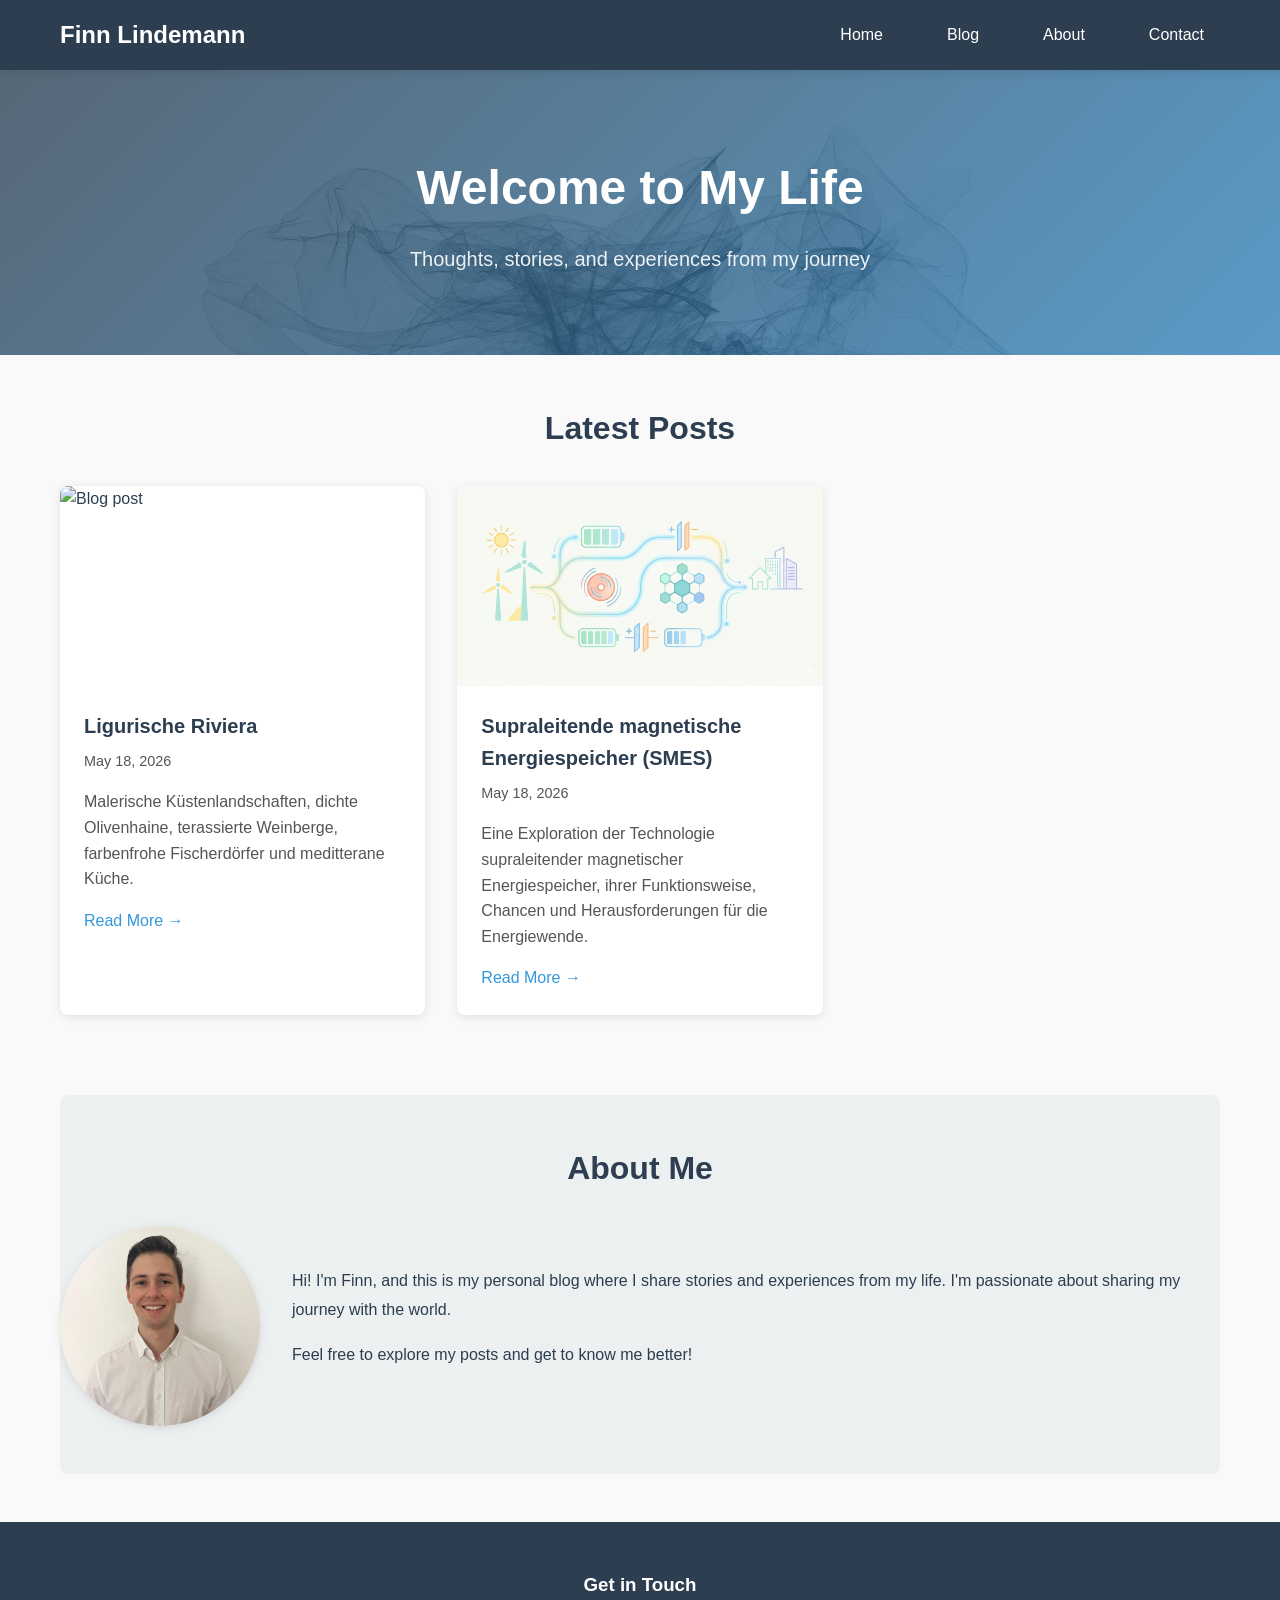
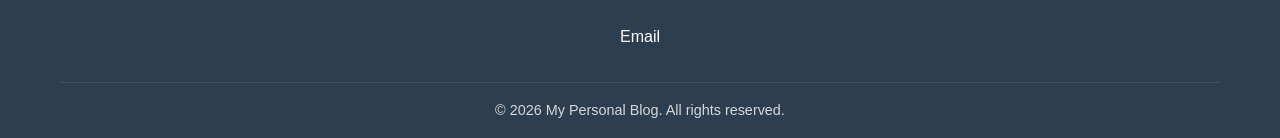
==== index.html @ 4a68a33e "Add files via upload" ====
<!DOCTYPE html>
<html lang="en">
<head>
    <meta charset="UTF-8">
    <meta name="viewport" content="width=device-width, initial-scale=1.0">
    <meta name="description" content="Welcome to my personal blog">
    <title>Finn Lindemann</title>
    <link rel="stylesheet" href="css/style.css">
</head>
<body>
    <nav class="navbar">
        <div class="container">
            <div class="nav-brand">Finn Lindemann</div>
            <ul class="nav-links">
                <li><a href="index.html" class="active">Home</a></li>
                <li><a href="#blog">Blog</a></li>
                <li><a href="#about">About</a></li>
                <li><a href="#contact">Contact</a></li>
            </ul>
        </div>
    </nav>

    <header class="hero">
        <div class="container">
            <h1>Welcome to My Life</h1>
            <p>Thoughts, stories, and experiences from my journey</p>
        </div>
    </header>

    <main class="container">
        <section id="blog" class="blog-section">
            <h2>Latest Posts</h2>
            <div class="blog-grid">
                <!-- Blog posts will be displayed here -->
                <article class="blog-card">
                    <div class="blog-image">
                        <img src="img/portofino.JPG" alt="Blog post">
                    </div>
                    <div class="blog-content">
                        <h3>Ligurische Riviera</h3>
                        <p class="blog-date">May 18, 2026</p>
                        <p>Malerische Küstenlandschaften, dichte Olivenhaine, terassierte Weinberge, farbenfrohe Fischerdörfer und meditterane Küche.</p>
                        <a href="posts/first-post.html" class="read-more">Read More →</a>
                    </div>
                </article>
                <article class="blog-card">
                    <div class="blog-image">
                        <img src="img/smes.jpg" alt="SMES technology">
                    </div>
                    <div class="blog-content">
                        <h3>Supraleitende magnetische Energiespeicher (SMES)</h3>
                        <p class="blog-date">May 18, 2026</p>
                        <p>Eine Exploration der Technologie supraleitender magnetischer Energiespeicher, ihrer Funktionsweise, Chancen und Herausforderungen für die Energiewende.</p>
                        <a href="posts/second-post.html" class="read-more">Read More →</a>
                    </div>
                </article>
            </div>
        </section>

        <section id="about" class="about-section">
            <h2>About Me</h2>
            <div class="about-content">
                <img src="img/Bewerbungsfoto_weiß.jpg" alt="Profile picture" class="profile-pic">
                <div class="about-text">
                    <p>Hi! I'm Finn, and this is my personal blog where I share stories and experiences from my life. I'm passionate about sharing my journey with the world.</p>
                    <p>Feel free to explore my posts and get to know me better!</p>
                </div>
            </div>
        </section>
    </main>

    <footer id="contact" class="footer">
        <div class="container">
            <h3>Get in Touch</h3>
            <div class="social-links">
                <a href="mailto:your-email@example.com" class="social-link">Email</a>
            </div>
            <p class="footer-text">&copy; 2026 My Personal Blog. All rights reserved.</p>
        </div>
    </footer>

    <script src="js/script.js"></script>
</body>
</html>
---- css/style.css ----
/* Global Styles */
:root {
    --primary-color: #2c3e50;
    --secondary-color: #3498db;
    --accent-color: #e74c3c;
    --light-bg: #ecf0f1;
    --dark-text: #2c3e50;
    --light-text: #ffffff;
    --border-radius: 8px;
    --box-shadow: 0 2px 10px rgba(0, 0, 0, 0.1);
}

* {
    margin: 0;
    padding: 0;
    box-sizing: border-box;
}

body {
    font-family: 'Segoe UI', Tahoma, Geneva, Verdana, sans-serif;
    line-height: 1.6;
    color: var(--dark-text);
    background-color: #f9f9f9;
}

.container {
    max-width: 1200px;
    margin: 0 auto;
    padding: 0 20px;
}

/* Navigation */
.navbar {
    background-color: var(--primary-color);
    padding: 1rem 0;
    position: sticky;
    top: 0;
    z-index: 100;
    box-shadow: var(--box-shadow);
}

.navbar .container {
    display: flex;
    justify-content: space-between;
    align-items: center;
}

.nav-brand {
    font-size: 1.5rem;
    font-weight: bold;
    color: var(--light-text);
}

.nav-links {
    display: flex;
    list-style: none;
    gap: 2rem;
}

.nav-links a {
    color: var(--light-text);
    text-decoration: none;
    transition: color 0.3s ease;
    padding: 0.5rem 1rem;
}

.nav-links a:hover,
.nav-links a.active {
    color: var(--secondary-color);
    border-bottom: 2px solid var(--secondary-color);
}

/* Hero Section */
.hero {
    background: linear-gradient(135deg, rgba(44, 62, 80, 0.8) 0%, rgba(52, 152, 219, 0.8) 100%), url('../img/geralt-neurons-7420670_1920.jpg');
    background-size: cover;
    background-position: center;
    background-attachment: fixed;
    color: var(--light-text);
    padding: 5rem 0;
    text-align: center;
}

.hero h1 {
    font-size: 3rem;
    margin-bottom: 1rem;
}

.hero p {
    font-size: 1.25rem;
    opacity: 0.9;
}

/* Blog Section */
.blog-section {
    padding: 3rem 0;
}

.blog-section h2 {
    font-size: 2rem;
    margin-bottom: 2rem;
    text-align: center;
}

.blog-grid {
    display: grid;
    grid-template-columns: repeat(auto-fill, minmax(300px, 1fr));
    gap: 2rem;
}

.blog-card {
    background: var(--light-text);
    border-radius: var(--border-radius);
    overflow: hidden;
    box-shadow: var(--box-shadow);
    transition: transform 0.3s ease, box-shadow 0.3s ease;
}

.blog-card:hover {
    transform: translateY(-5px);
    box-shadow: 0 5px 20px rgba(0, 0, 0, 0.15);
}

.blog-image {
    width: 100%;
    height: 200px;
    overflow: hidden;
}

.blog-image img {
    width: 100%;
    height: 100%;
    object-fit: cover;
}

.blog-content {
    padding: 1.5rem;
}

.blog-content h3 {
    font-size: 1.25rem;
    margin-bottom: 0.5rem;
}

.blog-date {
    color: var(--secondary-color);
    font-size: 0.9rem;
    margin-bottom: 1rem;
}

.blog-content p {
    color: #555;
    margin-bottom: 1rem;
    line-height: 1.6;
}

.read-more {
    color: var(--secondary-color);
    text-decoration: none;
    font-weight: 500;
    transition: color 0.3s ease;
}

.read-more:hover {
    color: var(--accent-color);
}

/* About Section */
.about-section {
    padding: 3rem 0;
    background-color: var(--light-bg);
    border-radius: var(--border-radius);
    margin: 2rem 0;
}

.about-section h2 {
    font-size: 2rem;
    margin-bottom: 2rem;
    text-align: center;
}

.about-content {
    display: flex;
    gap: 2rem;
    align-items: center;
    flex-wrap: wrap;
}

.profile-pic {
    width: 200px;
    height: 200px;
    border-radius: 50%;
    object-fit: cover;
    box-shadow: var(--box-shadow);
}

.about-text {
    flex: 1;
    min-width: 300px;
}

.about-text p {
    margin-bottom: 1rem;
    line-height: 1.8;
}

/* Footer */
.footer {
    background-color: var(--primary-color);
    color: var(--light-text);
    padding: 3rem 0 1rem;
    margin-top: 3rem;
}

.footer h3 {
    text-align: center;
    margin-bottom: 1.5rem;
}

.social-links {
    display: flex;
    justify-content: center;
    gap: 1.5rem;
    margin-bottom: 2rem;
    flex-wrap: wrap;
}

.social-link {
    color: var(--light-text);
    text-decoration: none;
    transition: color 0.3s ease;
}

.social-link:hover {
    color: var(--secondary-color);
}

.footer-text {
    text-align: center;
    font-size: 0.9rem;
    opacity: 0.8;
    padding-top: 1rem;
    border-top: 1px solid rgba(255, 255, 255, 0.1);
}

/* Blog Post Page */
.post-container {
    max-width: 800px;
    margin: 2rem auto;
    background: var(--light-text);
    padding: 2rem;
    border-radius: var(--border-radius);
    box-shadow: var(--box-shadow);
}

.post-header {
    margin-bottom: 2rem;
    border-bottom: 2px solid var(--light-bg);
    padding-bottom: 1rem;
}

.post-header h1 {
    font-size: 2rem;
    margin-bottom: 0.5rem;
}

.post-meta {
    color: var(--secondary-color);
    font-size: 0.9rem;
}

.post-content {
    line-height: 1.8;
}

.post-content p {
    margin-bottom: 1rem;
}

.post-content h2 {
    font-size: 1.5rem;
    margin: 2rem 0 1rem 0;
}

/* Responsive Design */
@media (max-width: 768px) {
    .hero h1 {
        font-size: 2rem;
    }

    .nav-links {
        gap: 1rem;
    }

    .blog-grid {
        grid-template-columns: 1fr;
    }

    .about-content {
        flex-direction: column;
        text-align: center;
    }

    .social-links {
        flex-direction: column;
        gap: 1rem;
    }

    .post-container {
        margin: 1rem;
        padding: 1rem;
    }
}
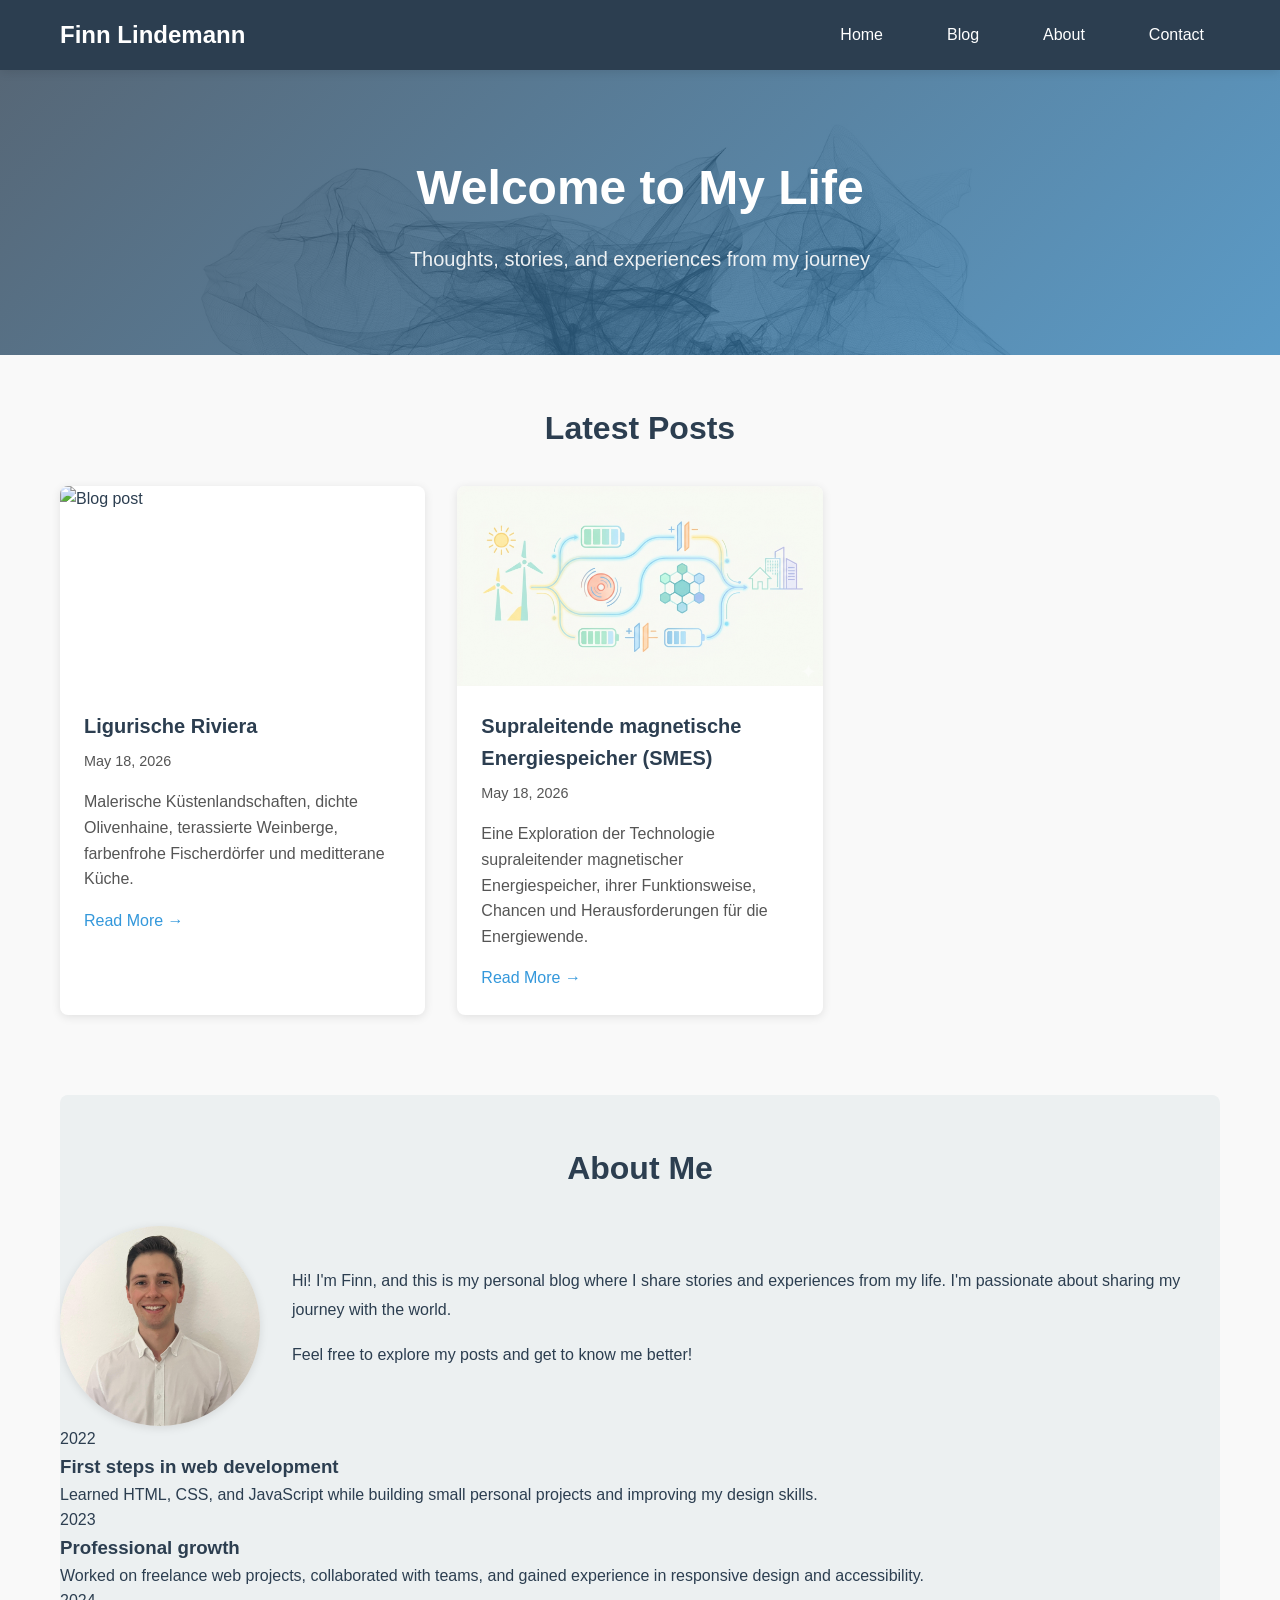
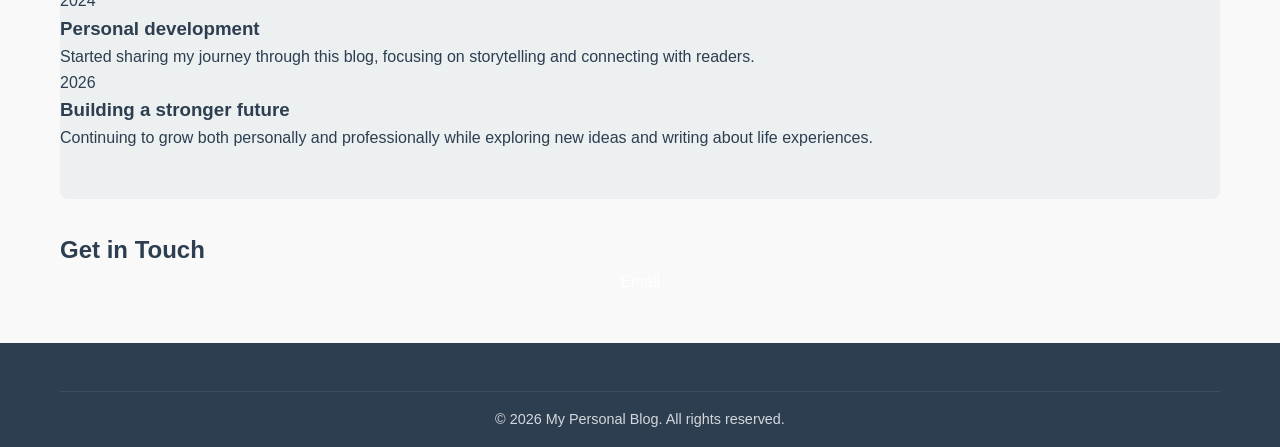
==== commit 27402472: "Add files via upload" ====
--- a/index.html
+++ b/index.html
@@ -12,7 +12,7 @@
         <div class="container">
             <div class="nav-brand">Finn Lindemann</div>
             <ul class="nav-links">
-                <li><a href="index.html" class="active">Home</a></li>
+                <li><a href="#home" class="active">Home</a></li>
                 <li><a href="#blog">Blog</a></li>
                 <li><a href="#about">About</a></li>
                 <li><a href="#contact">Contact</a></li>
@@ -20,7 +20,7 @@
         </div>
     </nav>
 
-    <header class="hero">
+    <header id="home" class="hero">
         <div class="container">
             <h1>Welcome to My Life</h1>
             <p>Thoughts, stories, and experiences from my journey</p>
@@ -66,15 +66,50 @@
                     <p>Feel free to explore my posts and get to know me better!</p>
                 </div>
             </div>
+            <div class="timeline">
+                <div class="timeline-item">
+                    <span class="timeline-year">2022</span>
+                    <div class="timeline-details">
+                        <h3>First steps in web development</h3>
+                        <p>Learned HTML, CSS, and JavaScript while building small personal projects and improving my design skills.</p>
+                    </div>
+                </div>
+                <div class="timeline-item">
+                    <span class="timeline-year">2023</span>
+                    <div class="timeline-details">
+                        <h3>Professional growth</h3>
+                        <p>Worked on freelance web projects, collaborated with teams, and gained experience in responsive design and accessibility.</p>
+                    </div>
+                </div>
+                <div class="timeline-item">
+                    <span class="timeline-year">2024</span>
+                    <div class="timeline-details">
+                        <h3>Personal development</h3>
+                        <p>Started sharing my journey through this blog, focusing on storytelling and connecting with readers.</p>
+                    </div>
+                </div>
+                <div class="timeline-item">
+                    <span class="timeline-year">2026</span>
+                    <div class="timeline-details">
+                        <h3>Building a stronger future</h3>
+                        <p>Continuing to grow both personally and professionally while exploring new ideas and writing about life experiences.</p>
+                    </div>
+                </div>
+            </div>
         </section>
     </main>
 
-    <footer id="contact" class="footer">
+    <section id="contact" class="contact-section">
         <div class="container">
-            <h3>Get in Touch</h3>
+            <h2>Get in Touch</h2>
             <div class="social-links">
                 <a href="mailto:your-email@example.com" class="social-link">Email</a>
             </div>
+        </div>
+    </section>
+
+    <footer class="footer">
+        <div class="container">
             <p class="footer-text">&copy; 2026 My Personal Blog. All rights reserved.</p>
         </div>
     </footer>
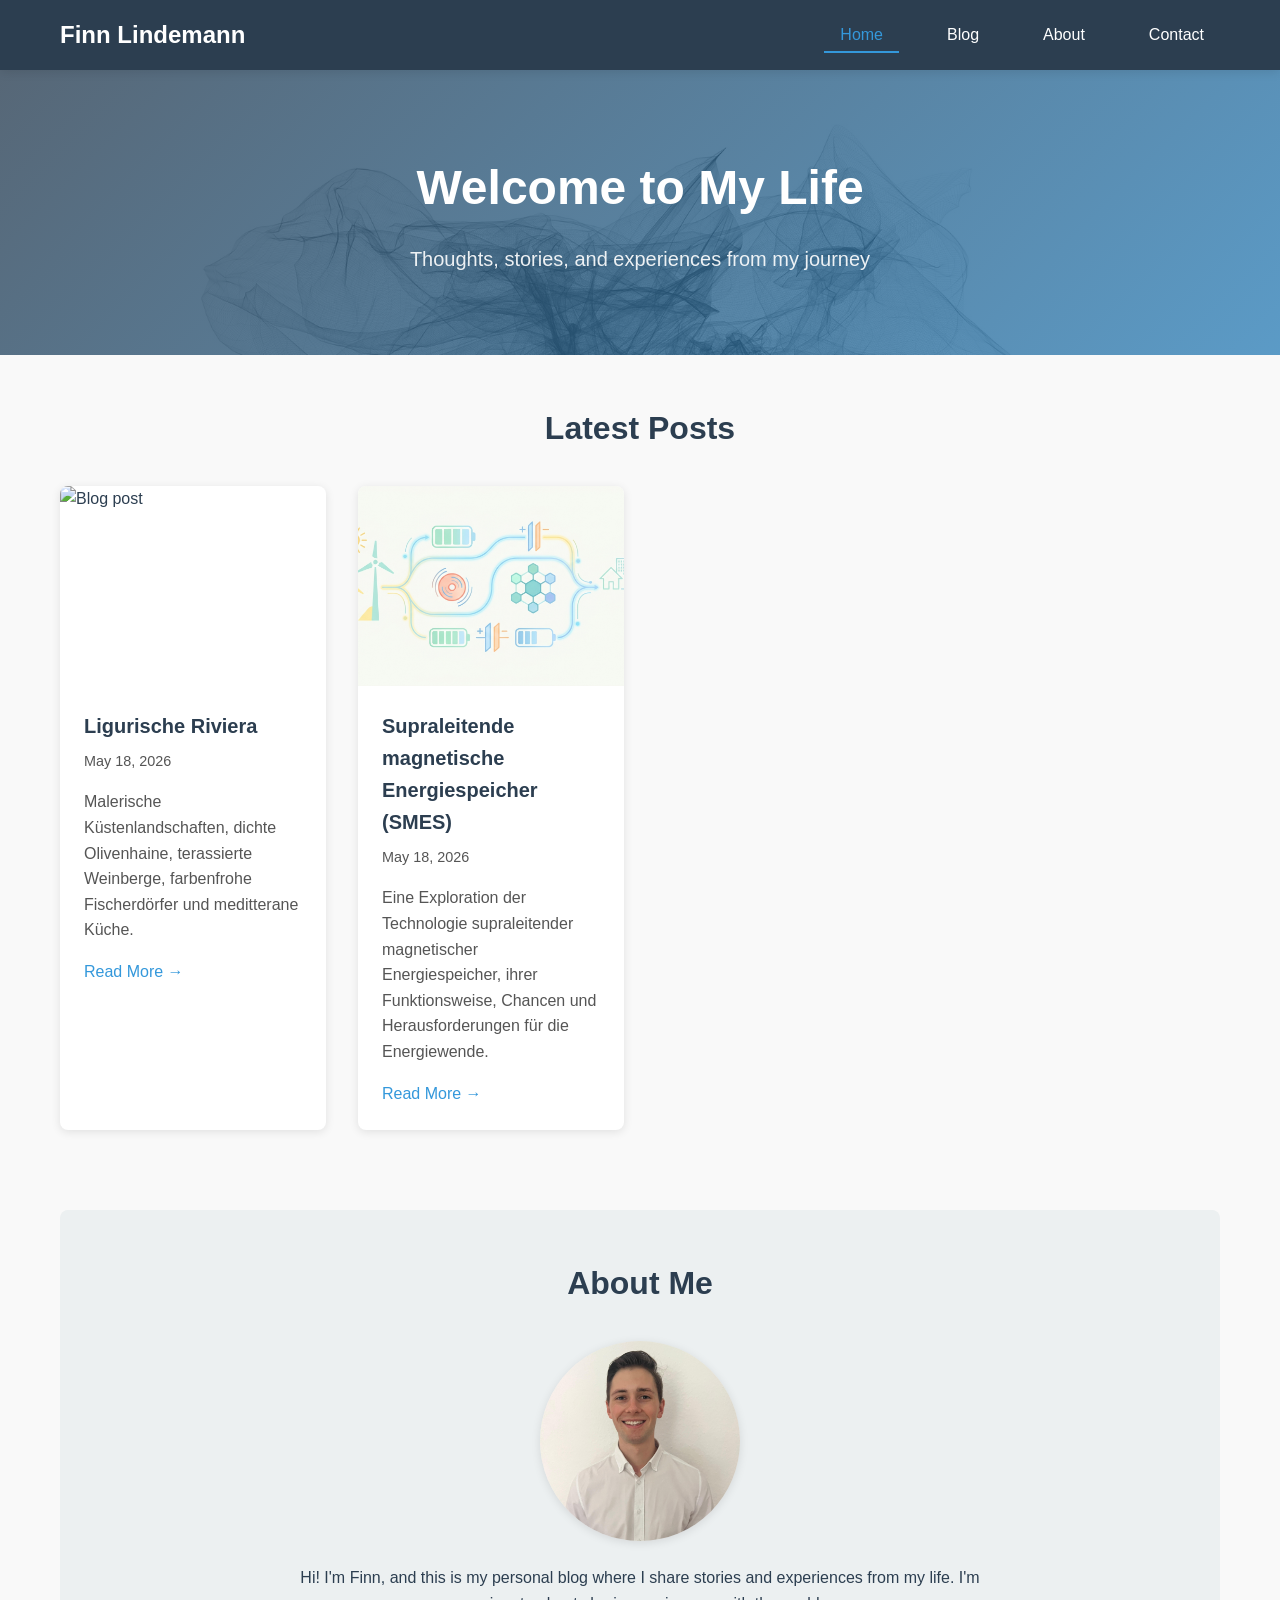
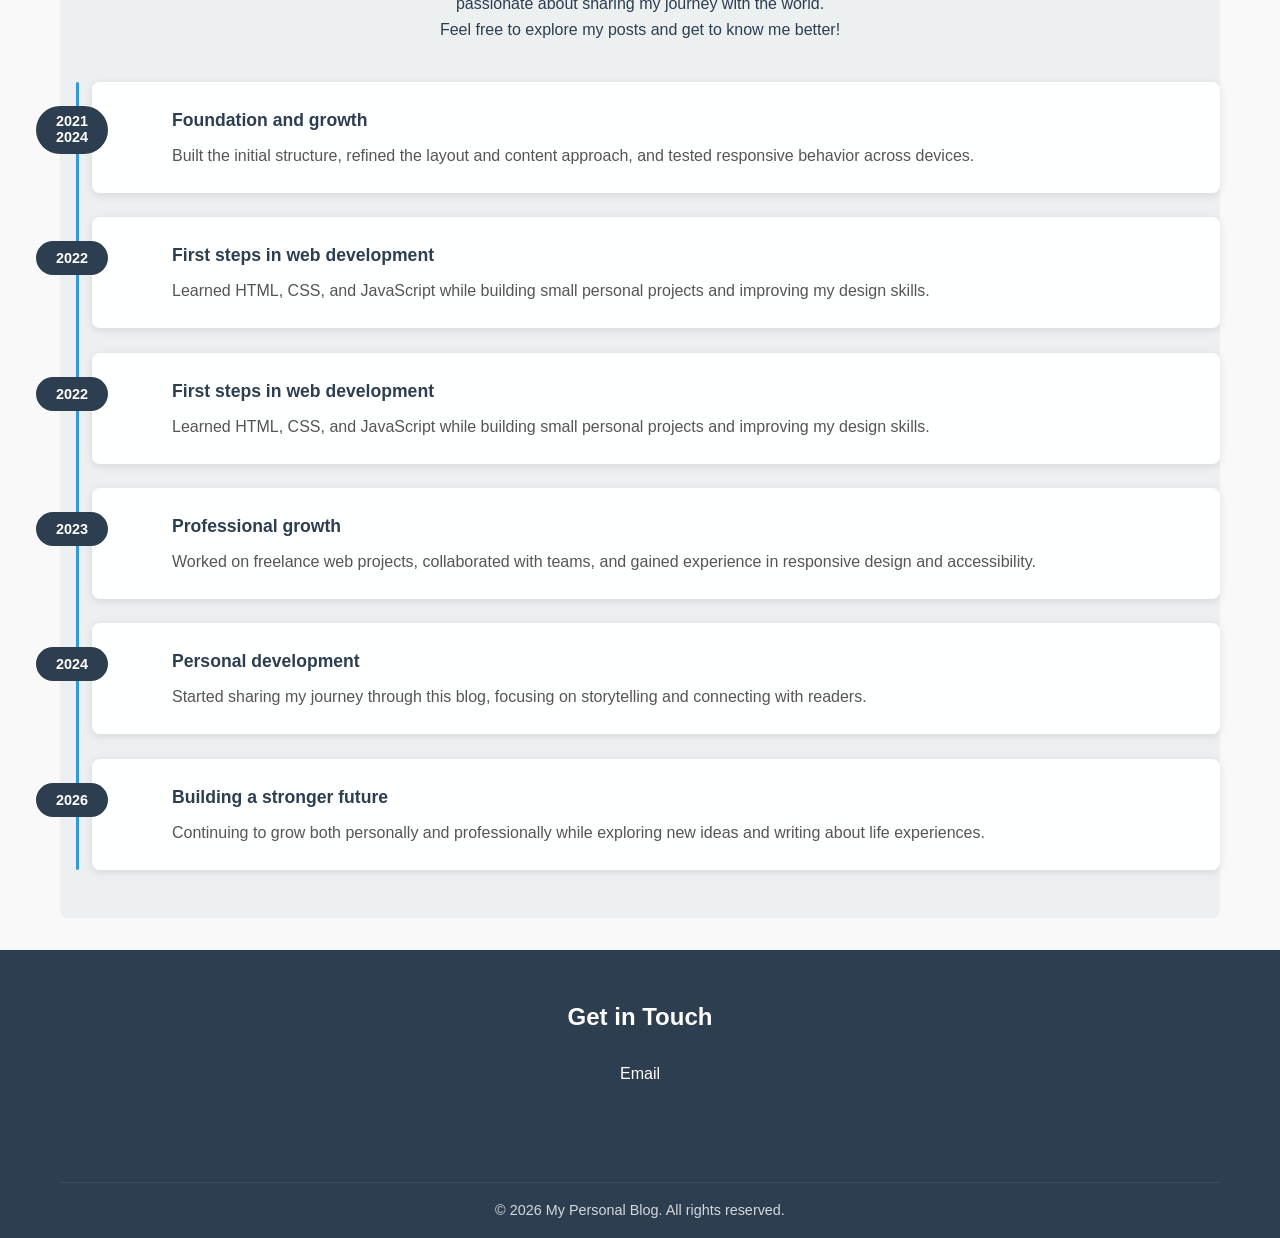
==== commit 9a591b31: "Add files via upload" ====
--- a/index.html
+++ b/index.html
@@ -68,6 +68,20 @@
             </div>
             <div class="timeline">
                 <div class="timeline-item">
+                    <span class="timeline-year timeline-year--range">2021<br>2024</span>
+                    <div class="timeline-details">
+                        <h3>Foundation and growth</h3>
+                        <p>Built the initial structure, refined the layout and content approach, and tested responsive behavior across devices.</p>
+                    </div>
+                </div>
+                <div class="timeline-item">
+                    <span class="timeline-year">2022</span>
+                    <div class="timeline-details">
+                        <h3>First steps in web development</h3>
+                        <p>Learned HTML, CSS, and JavaScript while building small personal projects and improving my design skills.</p>
+                    </div>
+                </div>
+                <div class="timeline-item">
                     <span class="timeline-year">2022</span>
                     <div class="timeline-details">
                         <h3>First steps in web development</h3>
--- a/css/style.css
+++ b/css/style.css
@@ -71,6 +71,10 @@
 }
 
 /* Hero Section */
+#home {
+    scroll-margin-top: 90px;
+}
+
 .hero {
     background: linear-gradient(135deg, rgba(44, 62, 80, 0.8) 0%, rgba(52, 152, 219, 0.8) 100%), url('../img/geralt-neurons-7420670_1920.jpg');
     background-size: cover;
@@ -104,7 +108,7 @@
 
 .blog-grid {
     display: grid;
-    grid-template-columns: repeat(auto-fill, minmax(300px, 1fr));
+    grid-template-columns: repeat(auto-fill, minmax(250px, 1fr));
     gap: 2rem;
 }
 
@@ -181,9 +185,10 @@
 
 .about-content {
     display: flex;
-    gap: 2rem;
+    flex-direction: column;
     align-items: center;
-    flex-wrap: wrap;
+    text-align: center;
+    gap: 1.5rem;
 }
 
 .profile-pic {
@@ -195,24 +200,104 @@
 }
 
 .about-text {
-    flex: 1;
-    min-width: 300px;
-}
-
-.about-text p {
-    margin-bottom: 1rem;
-    line-height: 1.8;
-}
-
-/* Footer */
+    max-width: 700px;
+    width: 100%;
+}
+
+    .timeline {
+        position: relative;
+        margin-top: 2.5rem;
+        padding-left: 2rem;
+        isolation: isolate;
+    }
+
+    .timeline::before {
+        content: '';
+        position: absolute;
+        top: 0;
+        left: 1rem;
+        width: 3px;
+        height: 100%;
+        background: var(--secondary-color);
+        border-radius: 2px;
+        z-index: 0;
+    }
+
+    .timeline-item {
+        position: relative;
+        z-index: 1;
+        padding: 1.5rem 1rem 1.5rem 5rem;
+        margin-bottom: 1.5rem;
+        background: rgba(255, 255, 255, 0.95);
+        border-radius: var(--border-radius);
+        box-shadow: var(--box-shadow);
+        opacity: 0;
+        transform: translateY(30px);
+        transition: opacity 0.6s ease, transform 0.6s ease;
+        will-change: opacity, transform;
+    }
+
+    .timeline-year {
+        position: absolute;
+        top: 1.5rem;
+        left: 1rem;
+        transform: translateX(-100%);
+        display: inline-flex;
+        align-items: center;
+        justify-content: center;
+        padding: 0.35rem 0.75rem;
+        min-width: 4.5rem;
+        background: var(--primary-color);
+        color: var(--light-text);
+        border-radius: 999px;
+        font-weight: 700;
+        font-size: 0.9rem;
+        white-space: normal;
+        text-align: center;
+        z-index: 2;
+    }
+
+    .timeline-year--range {
+        padding: 0.5rem 0.75rem;
+        line-height: 1.1;
+    }
+
+    .timeline-item.is-visible {
+        opacity: 1;
+        transform: translateY(0);
+    }
+
+    .timeline-item:last-child {
+        margin-bottom: 0;
+    }
+
+    .timeline-details h3 {
+        margin-bottom: 0.5rem;
+        font-size: 1.1rem;
+    }
+
+    .timeline-details p {
+        color: #555;
+        line-height: 1.7;
+    }
+.contact-section,
 .footer {
+    scroll-margin-top: 120px;
+}
+
+.footer {
+    padding: 1rem 0;
     background-color: var(--primary-color);
     color: var(--light-text);
-    padding: 3rem 0 1rem;
-    margin-top: 3rem;
-}
-
-.footer h3 {
+}
+
+.contact-section {
+    padding: 3rem 0;
+    background-color: var(--primary-color);
+    color: var(--light-text);
+}
+
+.contact-section h2 {
     text-align: center;
     margin-bottom: 1.5rem;
 }
@@ -220,6 +305,7 @@
 .social-links {
     display: flex;
     justify-content: center;
+    align-items: center;
     gap: 1.5rem;
     margin-bottom: 2rem;
     flex-wrap: wrap;
@@ -284,12 +370,27 @@
 
 /* Responsive Design */
 @media (max-width: 768px) {
+    .container {
+        padding: 0 15px;
+    }
+
+    .hero {
+        background-attachment: scroll;
+        padding: 4rem 0;
+    }
+
     .hero h1 {
         font-size: 2rem;
     }
 
+    .hero p {
+        font-size: 1.1rem;
+    }
+
     .nav-links {
         gap: 1rem;
+        flex-wrap: wrap;
+        justify-content: center;
     }
 
     .blog-grid {
@@ -298,7 +399,17 @@
 
     .about-content {
         flex-direction: column;
+        align-items: center;
         text-align: center;
+    }
+
+    .about-text {
+        min-width: auto;
+    }
+
+    .profile-pic {
+        width: 160px;
+        height: 160px;
     }
 
     .social-links {
@@ -310,4 +421,22 @@
         margin: 1rem;
         padding: 1rem;
     }
-}
+
+    .timeline {
+        padding-left: 2rem;
+    }
+
+    .timeline::before {
+        left: 1rem;
+    }
+
+    .timeline-item {
+        padding-left: 5rem;
+    }
+
+    .timeline-year {
+        left: 1rem;
+        transform: translateX(-100%);
+        top: 1.5rem;
+    }
+}
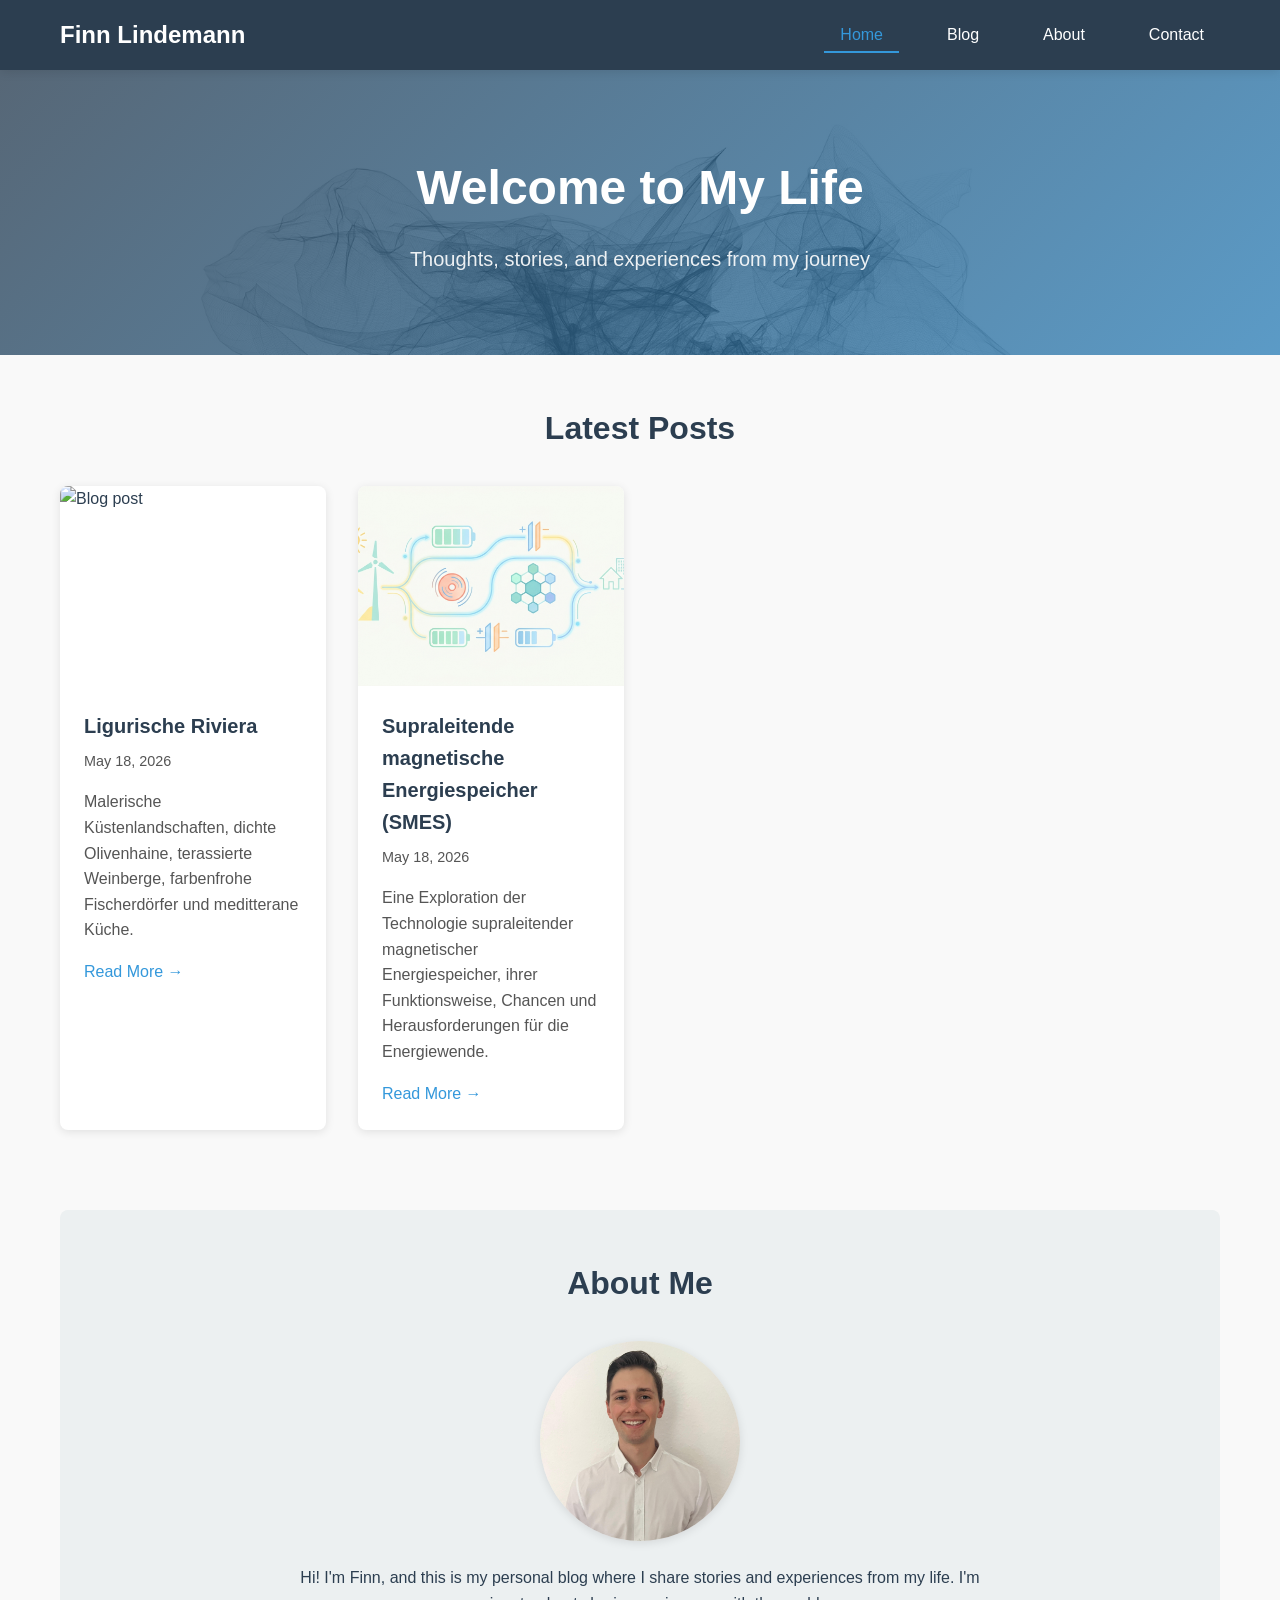
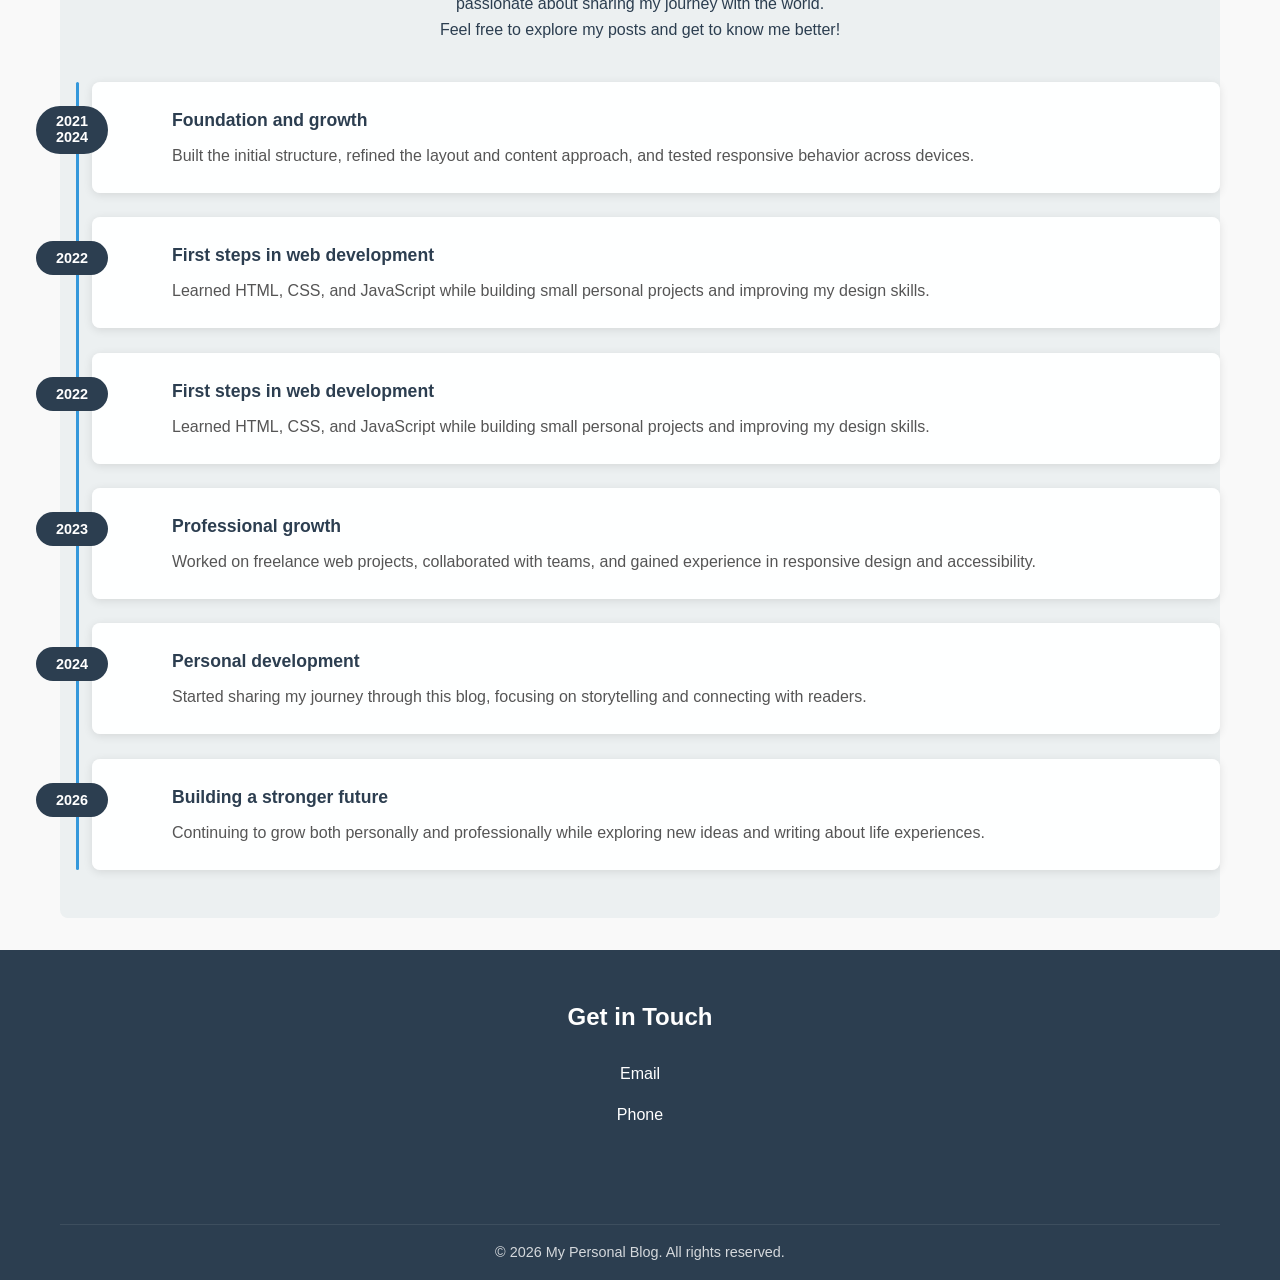
==== commit ee26d4f3: "Add files via upload" ====
--- a/index.html
+++ b/index.html
@@ -118,6 +118,7 @@
             <h2>Get in Touch</h2>
             <div class="social-links">
                 <a href="mailto:your-email@example.com" class="social-link">Email</a>
+                <a href="tel:+49123456789" class="social-link">Phone</a>
             </div>
         </div>
     </section>
--- a/css/style.css
+++ b/css/style.css
@@ -302,6 +302,11 @@
     margin-bottom: 1.5rem;
 }
 
+.contact-section .social-links {
+    flex-direction: column;
+    gap: 1rem;
+}
+
 .social-links {
     display: flex;
     justify-content: center;
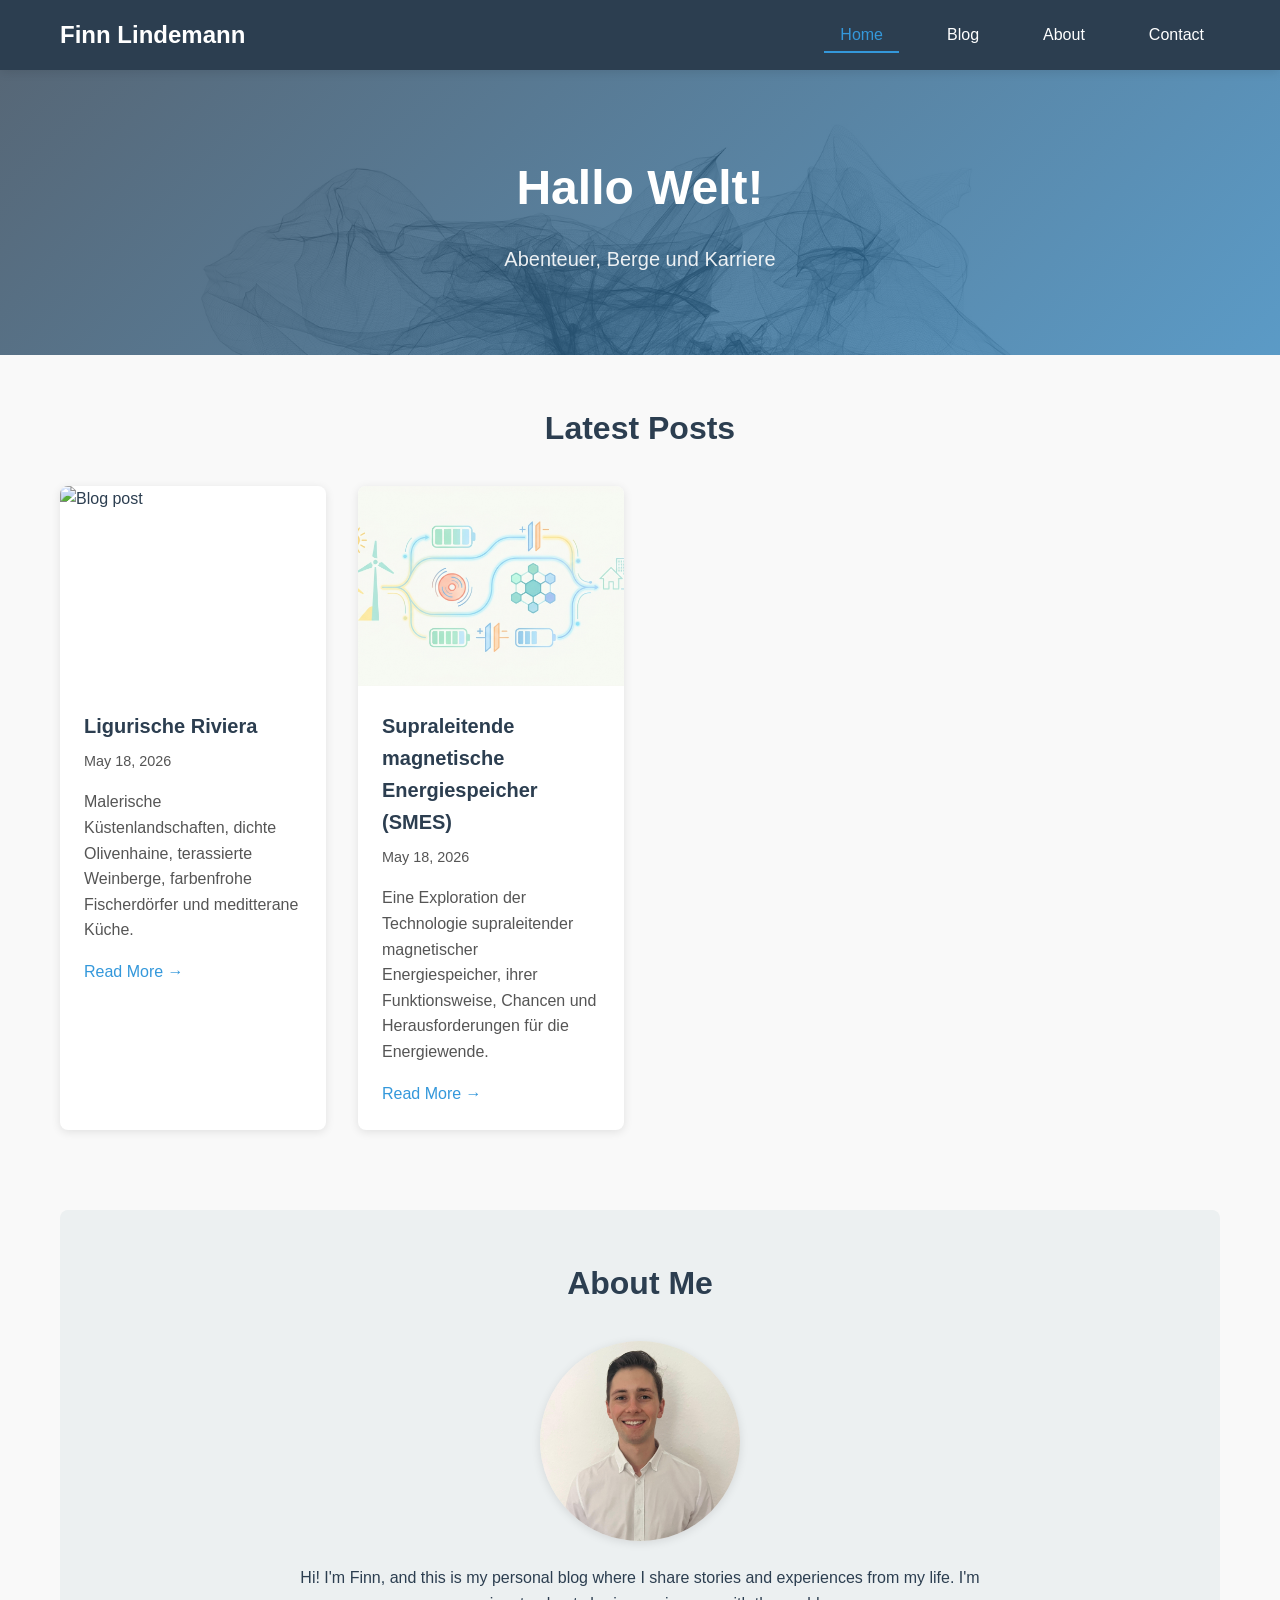
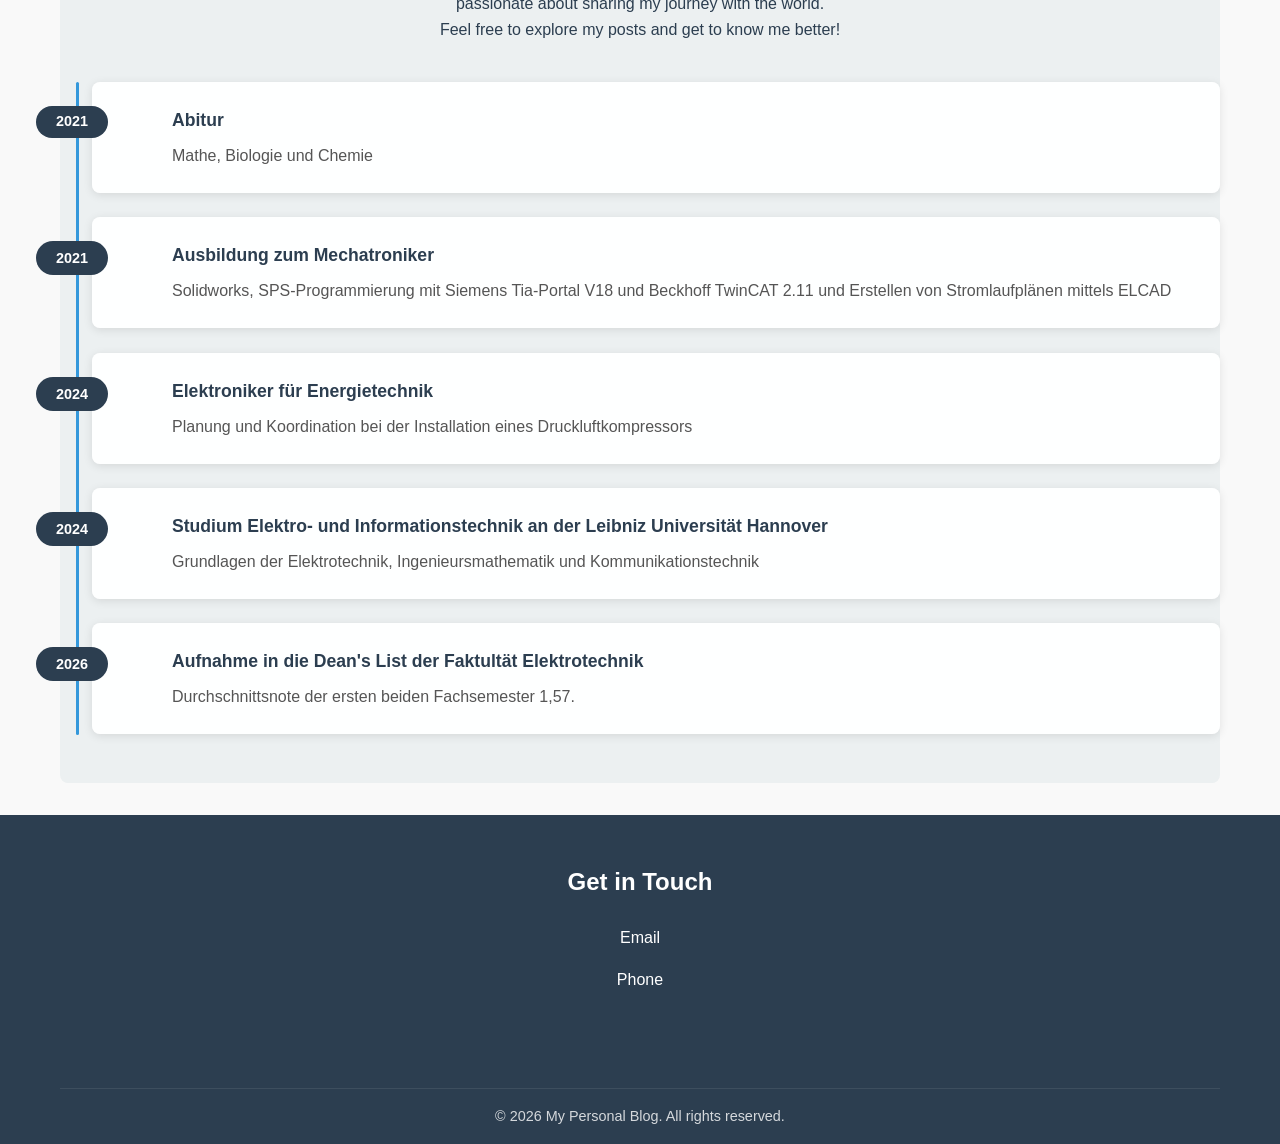
==== commit 0f984aa4: "Add files via upload" ====
--- a/index.html
+++ b/index.html
@@ -22,8 +22,8 @@
 
     <header id="home" class="hero">
         <div class="container">
-            <h1>Welcome to My Life</h1>
-            <p>Thoughts, stories, and experiences from my journey</p>
+            <h1>Hallo Welt!</h1>
+            <p>Abenteuer, Berge und Karriere</p>
         </div>
     </header>
 
@@ -68,45 +68,38 @@
             </div>
             <div class="timeline">
                 <div class="timeline-item">
-                    <span class="timeline-year timeline-year--range">2021<br>2024</span>
+                    <span class="timeline-year timeline-year--range">2021</span>
                     <div class="timeline-details">
-                        <h3>Foundation and growth</h3>
-                        <p>Built the initial structure, refined the layout and content approach, and tested responsive behavior across devices.</p>
+                        <h3>Abitur</h3>
+                        <p>Mathe, Biologie und Chemie</p>
                     </div>
                 </div>
                 <div class="timeline-item">
-                    <span class="timeline-year">2022</span>
+                    <span class="timeline-year">2021</span>
                     <div class="timeline-details">
-                        <h3>First steps in web development</h3>
-                        <p>Learned HTML, CSS, and JavaScript while building small personal projects and improving my design skills.</p>
-                    </div>
-                </div>
-                <div class="timeline-item">
-                    <span class="timeline-year">2022</span>
-                    <div class="timeline-details">
-                        <h3>First steps in web development</h3>
-                        <p>Learned HTML, CSS, and JavaScript while building small personal projects and improving my design skills.</p>
-                    </div>
-                </div>
-                <div class="timeline-item">
-                    <span class="timeline-year">2023</span>
-                    <div class="timeline-details">
-                        <h3>Professional growth</h3>
-                        <p>Worked on freelance web projects, collaborated with teams, and gained experience in responsive design and accessibility.</p>
+                        <h3>Ausbildung zum Mechatroniker</h3>
+                        <p>Solidworks, SPS-Programmierung mit Siemens Tia-Portal V18 und Beckhoff TwinCAT 2.11 und Erstellen von Stromlaufplänen mittels ELCAD </p>
                     </div>
                 </div>
                 <div class="timeline-item">
                     <span class="timeline-year">2024</span>
                     <div class="timeline-details">
-                        <h3>Personal development</h3>
-                        <p>Started sharing my journey through this blog, focusing on storytelling and connecting with readers.</p>
+                        <h3>Elektroniker für Energietechnik</h3>
+                        <p>Planung und Koordination bei der Installation eines Druckluftkompressors</p>
+                    </div>
+                </div>
+                <div class="timeline-item">
+                    <span class="timeline-year">2024</span>
+                    <div class="timeline-details">
+                        <h3>Studium Elektro- und Informationstechnik an der Leibniz Universität Hannover</h3>
+                        <p>Grundlagen der Elektrotechnik, Ingenieursmathematik und Kommunikationstechnik</p>
                     </div>
                 </div>
                 <div class="timeline-item">
                     <span class="timeline-year">2026</span>
                     <div class="timeline-details">
-                        <h3>Building a stronger future</h3>
-                        <p>Continuing to grow both personally and professionally while exploring new ideas and writing about life experiences.</p>
+                        <h3>Aufnahme in die Dean's List der Faktultät Elektrotechnik</h3>
+                        <p>Durchschnittsnote der ersten beiden Fachsemester 1,57.</p>
                     </div>
                 </div>
             </div>
